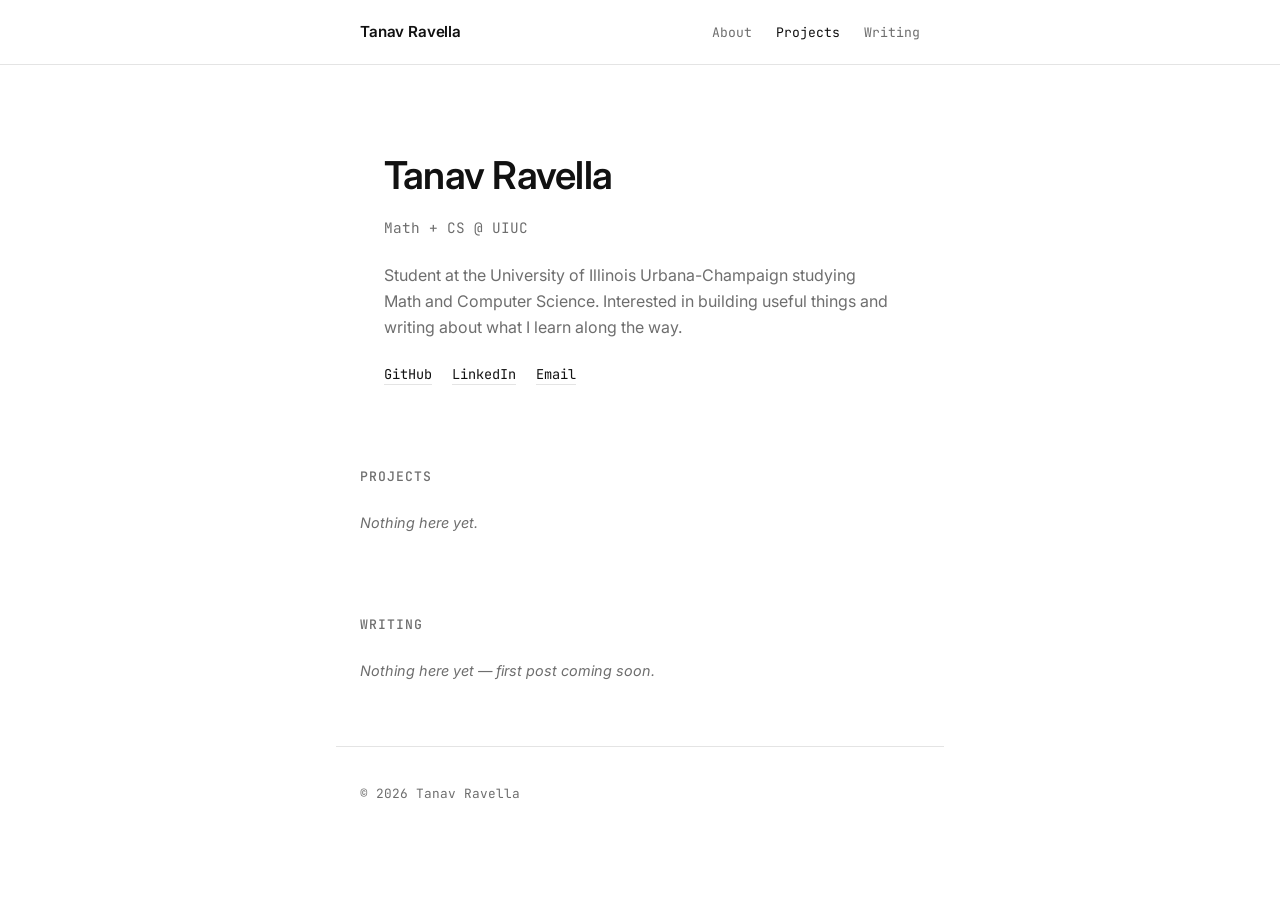
==== alt/index.html @ 97f4c76a "Add manual light/dark toggle and alternate minimal layout Add a theme toggle button that overrides s" ====
<!DOCTYPE html>
<html lang="en">
<head>
  <meta charset="UTF-8">
  <meta name="viewport" content="width=device-width, initial-scale=1.0">
  <title>Tanav Ravella</title>
  <meta name="description" content="Personal site of Tanav Ravella — projects, writing, and more.">

  <link rel="preconnect" href="https://fonts.googleapis.com">
  <link rel="preconnect" href="https://fonts.gstatic.com" crossorigin>
  <link href="https://fonts.googleapis.com/css2?family=Inter:wght@400;500;600&family=JetBrains+Mono:wght@400;500&display=swap" rel="stylesheet">

  <link rel="stylesheet" href="css/style.css">
</head>
<body>

  <header class="site-header">
    <nav class="nav" aria-label="Main">
      <a class="nav-name" href="#top">Tanav Ravella</a>
      <div class="nav-links">
        <a href="#about">About</a>
        <a href="#projects">Projects</a>
        <a href="#writing">Writing</a>
      </div>
    </nav>
  </header>

  <main id="top">

    <!-- ============ ABOUT ============ -->
    <section id="about" class="hero">
      <h1>Tanav Ravella</h1>
      <p class="tagline">Math + CS @ UIUC</p>

      <p class="bio">
        Student at the University of Illinois Urbana-Champaign studying
        Math and Computer Science. Interested in building useful things
        and writing about what I learn along the way.
      </p>

      <ul class="social" aria-label="Profiles">
        <li><a href="https://github.com/travella08" target="_blank" rel="noopener">GitHub</a></li>
        <li><a href="https://www.linkedin.com/in/tanav-ravella-240072304/" target="_blank" rel="noopener">LinkedIn</a></li>
        <li><a href="mailto:tanavr2@illinois.edu">Email</a></li>
      </ul>
    </section>

    <!-- ============ PROJECTS ============ -->
    <section id="projects" class="section">
      <h2 class="section-label">Projects</h2>
      <ul id="project-list" class="row-list" aria-live="polite"></ul>
    </section>

    <!-- ============ WRITING ============ -->
    <section id="writing" class="section">
      <h2 class="section-label">Writing</h2>
      <ul id="post-list" class="row-list" aria-live="polite"></ul>
    </section>

  </main>

  <footer class="site-footer">
    <p>&copy; <span id="year"></span> Tanav Ravella</p>
  </footer>

  <script src="../js/data.js"></script>
  <script src="js/main.js"></script>
</body>
</html>
---- alt/css/style.css ----
/* ============================================================
   Alternate layout — minimal, monochrome, list-driven.
   Edit the tokens below to retheme.
   ============================================================ */

:root {
  --bg: #ffffff;
  --ink: #111111;
  --muted: #6e6e6e;
  --rule: #e4e4e4;
  --max-width: 38rem;

  --sans: "Inter", -apple-system, "Segoe UI", sans-serif;
  --mono: "JetBrains Mono", ui-monospace, monospace;
}

@media (prefers-color-scheme: dark) {
  :root {
    --bg: #0b0b0c;
    --ink: #ededed;
    --muted: #8a8a8a;
    --rule: #232323;
  }
}

* { box-sizing: border-box; }

html { scroll-behavior: smooth; }

@media (prefers-reduced-motion: reduce) {
  html { scroll-behavior: auto; }
  * { transition: none !important; }
}

body {
  margin: 0;
  background: var(--bg);
  color: var(--ink);
  font-family: var(--sans);
  font-size: 1rem;
  line-height: 1.6;
}

a {
  color: var(--ink);
  text-decoration: none;
}
a:hover { color: var(--muted); }

a:focus-visible {
  outline: 1px solid var(--ink);
  outline-offset: 2px;
}

/* ---------- Header / nav ---------- */

.site-header {
  border-bottom: 1px solid var(--rule);
}

.nav {
  max-width: var(--max-width);
  margin: 0 auto;
  padding: 1.25rem 1.5rem;
  display: flex;
  align-items: center;
  justify-content: space-between;
  gap: 1rem;
}

.nav-name {
  font-weight: 600;
  font-size: 0.95rem;
  letter-spacing: -0.01em;
}

.nav-links {
  display: flex;
  gap: 1.5rem;
  font-family: var(--mono);
  font-size: 0.82rem;
}

.nav-links a { color: var(--muted); }
.nav-links a:hover { color: var(--ink); }
.nav-links a.active { color: var(--ink); }

/* ---------- Sections ---------- */

main {
  max-width: var(--max-width);
  margin: 0 auto;
  padding: 0 1.5rem;
}

.section { padding: 4rem 0 1rem; }

.section-label {
  font-family: var(--mono);
  font-size: 0.82rem;
  font-weight: 500;
  color: var(--muted);
  text-transform: uppercase;
  letter-spacing: 0.08em;
  margin: 0 0 1.5rem;
}

/* ---------- Hero / About ---------- */

.hero { padding: 5rem 1.5rem 1rem; max-width: var(--max-width); margin: 0 auto; }

.hero h1 {
  font-size: clamp(1.9rem, 5vw, 2.4rem);
  font-weight: 600;
  letter-spacing: -0.02em;
  margin: 0;
}

.tagline {
  font-family: var(--mono);
  color: var(--muted);
  font-size: 0.9rem;
  margin: 0.6rem 0 1.5rem;
}

.bio { margin: 0 0 1.5rem; color: var(--muted); max-width: 34rem; }

.social {
  list-style: none;
  display: flex;
  gap: 1.25rem;
  padding: 0;
  margin: 0;
  font-family: var(--mono);
  font-size: 0.85rem;
}

.social a { border-bottom: 1px solid var(--rule); padding-bottom: 1px; }
.social a:hover { border-color: var(--ink); }

/* ---------- Row lists (projects + writing) ---------- */

.row-list {
  list-style: none;
  padding: 0;
  margin: 0;
}

.row {
  padding: 1.25rem 0;
  border-bottom: 1px solid var(--rule);
}
.row:first-child { padding-top: 0; }
.row:last-child { border-bottom: none; }

.row-head {
  display: flex;
  align-items: baseline;
  justify-content: space-between;
  gap: 1rem;
}

.row-head h3 { margin: 0; font-size: 1.02rem; font-weight: 600; }
.row-head a { color: var(--ink); }
.row-head a:hover { color: var(--muted); }

.row-meta {
  flex-shrink: 0;
  font-family: var(--mono);
  font-size: 0.8rem;
  color: var(--muted);
  font-variant-numeric: tabular-nums;
}

.row-desc {
  margin: 0.5rem 0 0;
  color: var(--muted);
  font-size: 0.93rem;
}

.row-tags {
  display: flex;
  flex-wrap: wrap;
  gap: 0.5rem;
  margin-top: 0.75rem;
}

.tag {
  font-family: var(--mono);
  font-size: 0.75rem;
  color: var(--muted);
}
.tag::before { content: "#"; }

.row-links {
  display: flex;
  gap: 1rem;
  margin-top: 0.75rem;
  font-family: var(--mono);
  font-size: 0.8rem;
}
.row-links a { border-bottom: 1px solid var(--rule); padding-bottom: 1px; }
.row-links a:hover { border-color: var(--ink); }

.row-empty {
  color: var(--muted);
  font-size: 0.9rem;
  font-style: italic;
}

/* ---------- Footer ---------- */

.site-footer {
  max-width: var(--max-width);
  margin: 3rem auto 0;
  padding: 1.5rem 1.5rem 3rem;
  border-top: 1px solid var(--rule);
  color: var(--muted);
  font-family: var(--mono);
  font-size: 0.8rem;
}

/* ---------- Mobile ---------- */

@media (max-width: 560px) {
  .row-head { flex-direction: column; gap: 0.2rem; }
}
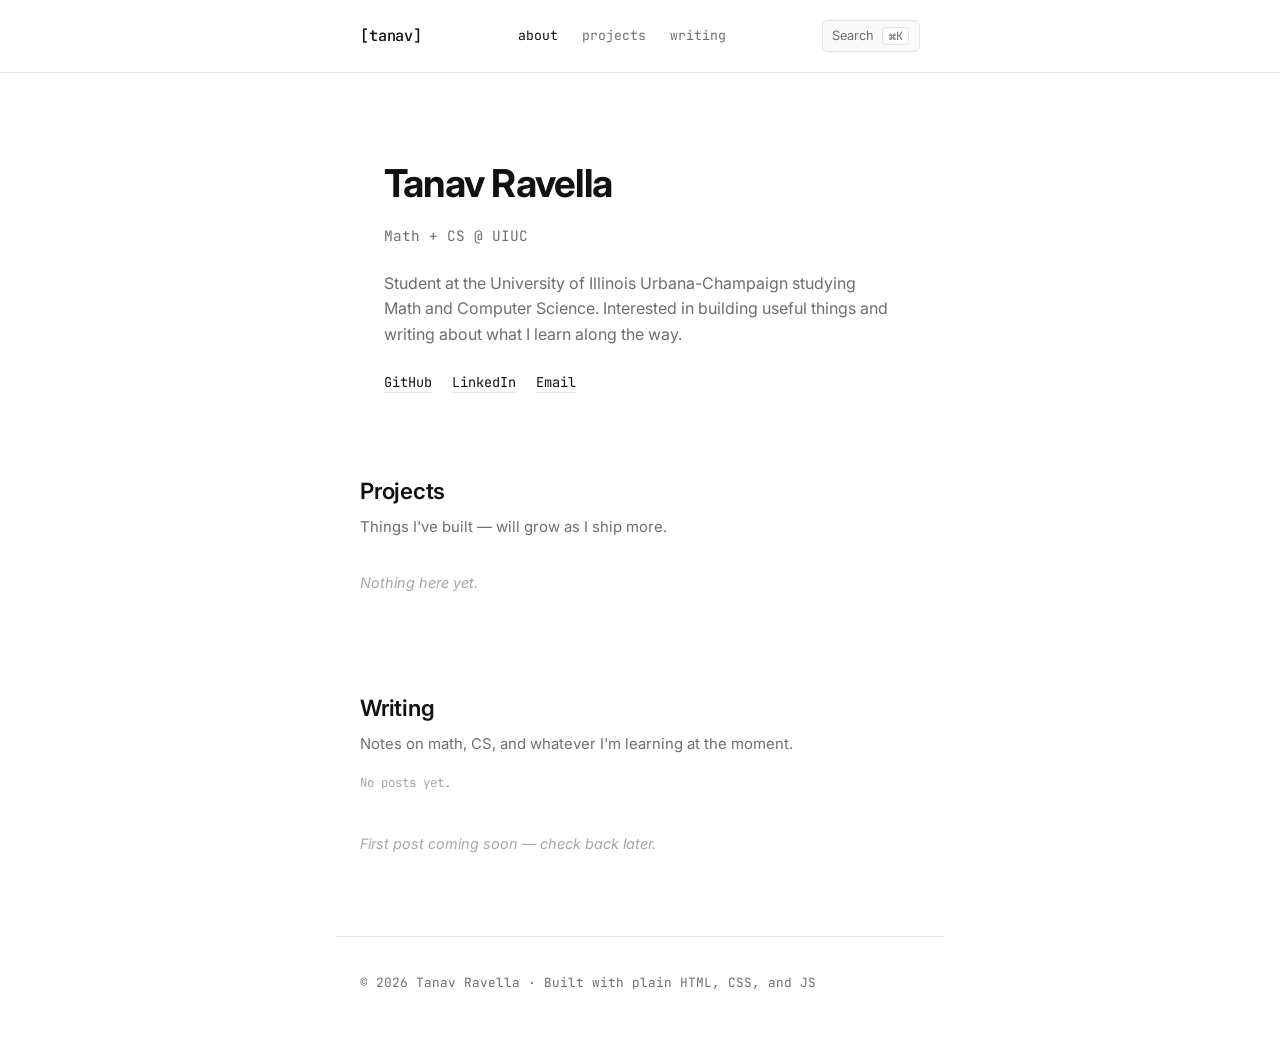
==== commit 344fa94a: "Rebuild alt layout with year-grouped writing and Cmd+K search palette Co-Authored-By: Claude Fable 5" ====
--- a/alt/index.html
+++ b/alt/index.html
@@ -8,7 +8,7 @@
 
   <link rel="preconnect" href="https://fonts.googleapis.com">
   <link rel="preconnect" href="https://fonts.gstatic.com" crossorigin>
-  <link href="https://fonts.googleapis.com/css2?family=Inter:wght@400;500;600&family=JetBrains+Mono:wght@400;500&display=swap" rel="stylesheet">
+  <link href="https://fonts.googleapis.com/css2?family=Inter:wght@400;500;600;700&family=JetBrains+Mono:wght@400;500&display=swap" rel="stylesheet">
 
   <link rel="stylesheet" href="css/style.css">
 </head>
@@ -16,12 +16,15 @@
 
   <header class="site-header">
     <nav class="nav" aria-label="Main">
-      <a class="nav-name" href="#top">Tanav Ravella</a>
+      <a class="nav-logo" href="#top">[tanav]</a>
       <div class="nav-links">
-        <a href="#about">About</a>
-        <a href="#projects">Projects</a>
-        <a href="#writing">Writing</a>
+        <a href="#about">about</a>
+        <a href="#projects">projects</a>
+        <a href="#writing">writing</a>
       </div>
+      <button id="search-trigger" class="search-trigger" type="button" aria-haspopup="dialog" aria-controls="search-palette">
+        <span>Search</span> <kbd>&#8984;K</kbd>
+      </button>
     </nav>
   </header>
 
@@ -47,21 +50,31 @@
 
     <!-- ============ PROJECTS ============ -->
     <section id="projects" class="section">
-      <h2 class="section-label">Projects</h2>
+      <h2 class="section-title">Projects</h2>
+      <p class="section-subtitle">Things I've built — will grow as I ship more.</p>
       <ul id="project-list" class="row-list" aria-live="polite"></ul>
     </section>
 
     <!-- ============ WRITING ============ -->
     <section id="writing" class="section">
-      <h2 class="section-label">Writing</h2>
-      <ul id="post-list" class="row-list" aria-live="polite"></ul>
+      <h2 class="section-title">Writing</h2>
+      <p class="section-subtitle">Notes on math, CS, and whatever I'm learning at the moment.</p>
+      <p id="writing-meta" class="section-meta"></p>
+      <div id="writing-groups"></div>
     </section>
 
   </main>
 
   <footer class="site-footer">
-    <p>&copy; <span id="year"></span> Tanav Ravella</p>
+    <p>&copy; <span id="year"></span> Tanav Ravella &middot; Built with plain HTML, CSS, and JS</p>
   </footer>
+
+  <!-- ============ SEARCH PALETTE ============ -->
+  <div id="search-backdrop" class="search-backdrop" hidden></div>
+  <div id="search-palette" class="search-palette" role="dialog" aria-modal="true" aria-label="Search" hidden>
+    <input id="search-input" class="search-input" type="text" placeholder="Search sections, projects, writing..." autocomplete="off">
+    <ul id="search-results" class="search-results"></ul>
+  </div>
 
   <script src="../js/data.js"></script>
   <script src="js/main.js"></script>
--- a/alt/css/style.css
+++ b/alt/css/style.css
@@ -7,7 +7,9 @@
   --bg: #ffffff;
   --ink: #111111;
   --muted: #6e6e6e;
+  --faint: #a6a6a6;
   --rule: #e4e4e4;
+  --surface: #fafafa;
   --max-width: 38rem;
 
   --sans: "Inter", -apple-system, "Segoe UI", sans-serif;
@@ -19,7 +21,9 @@
     --bg: #0b0b0c;
     --ink: #ededed;
     --muted: #8a8a8a;
+    --faint: #5c5c5c;
     --rule: #232323;
+    --surface: #131314;
   }
 }
 
@@ -47,7 +51,9 @@
 }
 a:hover { color: var(--muted); }
 
-a:focus-visible {
+a:focus-visible,
+button:focus-visible,
+input:focus-visible {
   outline: 1px solid var(--ink);
   outline-offset: 2px;
 }
@@ -68,8 +74,9 @@
   gap: 1rem;
 }
 
-.nav-name {
-  font-weight: 600;
+.nav-logo {
+  font-family: var(--mono);
+  font-weight: 500;
   font-size: 0.95rem;
   letter-spacing: -0.01em;
 }
@@ -84,6 +91,30 @@
 .nav-links a { color: var(--muted); }
 .nav-links a:hover { color: var(--ink); }
 .nav-links a.active { color: var(--ink); }
+
+.search-trigger {
+  display: flex;
+  align-items: center;
+  gap: 0.5rem;
+  font-family: var(--sans);
+  font-size: 0.8rem;
+  color: var(--muted);
+  background: var(--surface);
+  border: 1px solid var(--rule);
+  border-radius: 6px;
+  padding: 0.35rem 0.6rem;
+  cursor: pointer;
+}
+.search-trigger:hover { color: var(--ink); border-color: var(--faint); }
+
+.search-trigger kbd {
+  font-family: var(--mono);
+  font-size: 0.72rem;
+  background: var(--bg);
+  border: 1px solid var(--rule);
+  border-radius: 4px;
+  padding: 0.05rem 0.35rem;
+}
 
 /* ---------- Sections ---------- */
 
@@ -95,13 +126,24 @@
 
 .section { padding: 4rem 0 1rem; }
 
-.section-label {
-  font-family: var(--mono);
-  font-size: 0.82rem;
-  font-weight: 500;
-  color: var(--muted);
-  text-transform: uppercase;
-  letter-spacing: 0.08em;
+.section-title {
+  font-size: 1.4rem;
+  font-weight: 600;
+  letter-spacing: -0.01em;
+  margin: 0 0 0.4rem;
+}
+
+.section-subtitle {
+  color: var(--muted);
+  font-size: 0.93rem;
+  margin: 0 0 1rem;
+  max-width: 30rem;
+}
+
+.section-meta {
+  font-family: var(--mono);
+  font-size: 0.78rem;
+  color: var(--faint);
   margin: 0 0 1.5rem;
 }
 
@@ -111,7 +153,7 @@
 
 .hero h1 {
   font-size: clamp(1.9rem, 5vw, 2.4rem);
-  font-weight: 600;
+  font-weight: 700;
   letter-spacing: -0.02em;
   margin: 0;
 }
@@ -147,7 +189,7 @@
 }
 
 .row {
-  padding: 1.25rem 0;
+  padding: 1.1rem 0;
   border-bottom: 1px solid var(--rule);
 }
 .row:first-child { padding-top: 0; }
@@ -156,33 +198,49 @@
 .row-head {
   display: flex;
   align-items: baseline;
-  justify-content: space-between;
-  gap: 1rem;
+  gap: 0.9rem;
 }
 
 .row-head h3 { margin: 0; font-size: 1.02rem; font-weight: 600; }
 .row-head a { color: var(--ink); }
 .row-head a:hover { color: var(--muted); }
 
+/* Projects: title flush left, meta pushed to the far right */
+#project-list .row-head { justify-content: space-between; }
+
+/* Writing: date, then title (grows), then reading time on the right */
+.row-date {
+  flex-shrink: 0;
+  width: 3.6rem;
+  font-family: var(--mono);
+  font-size: 0.78rem;
+  color: var(--faint);
+  font-variant-numeric: tabular-nums;
+}
+
+.row-post-title {
+  flex: 1;
+  font-weight: 500;
+}
+
 .row-meta {
   flex-shrink: 0;
   font-family: var(--mono);
-  font-size: 0.8rem;
-  color: var(--muted);
-  font-variant-numeric: tabular-nums;
+  font-size: 0.78rem;
+  color: var(--faint);
 }
 
 .row-desc {
-  margin: 0.5rem 0 0;
-  color: var(--muted);
-  font-size: 0.93rem;
+  margin: 0.4rem 0 0;
+  color: var(--muted);
+  font-size: 0.9rem;
 }
 
 .row-tags {
   display: flex;
   flex-wrap: wrap;
   gap: 0.5rem;
-  margin-top: 0.75rem;
+  margin-top: 0.65rem;
 }
 
 .tag {
@@ -195,7 +253,7 @@
 .row-links {
   display: flex;
   gap: 1rem;
-  margin-top: 0.75rem;
+  margin-top: 0.65rem;
   font-family: var(--mono);
   font-size: 0.8rem;
 }
@@ -203,9 +261,22 @@
 .row-links a:hover { border-color: var(--ink); }
 
 .row-empty {
-  color: var(--muted);
+  color: var(--faint);
   font-size: 0.9rem;
   font-style: italic;
+  padding: 1rem 0;
+}
+
+/* ---------- Writing year groups ---------- */
+
+.year-group + .year-group { margin-top: 2rem; }
+
+.year-label {
+  font-family: var(--mono);
+  font-size: 0.85rem;
+  font-weight: 500;
+  color: var(--faint);
+  margin: 0 0 0.5rem;
 }
 
 /* ---------- Footer ---------- */
@@ -220,8 +291,74 @@
   font-size: 0.8rem;
 }
 
+/* ---------- Search palette ---------- */
+
+.search-backdrop {
+  position: fixed;
+  inset: 0;
+  background: color-mix(in srgb, var(--ink) 30%, transparent);
+  z-index: 20;
+}
+
+.search-palette {
+  position: fixed;
+  top: 18vh;
+  left: 50%;
+  transform: translateX(-50%);
+  width: min(90vw, 32rem);
+  background: var(--bg);
+  border: 1px solid var(--rule);
+  border-radius: 10px;
+  box-shadow: 0 20px 50px color-mix(in srgb, var(--ink) 18%, transparent);
+  z-index: 21;
+  overflow: hidden;
+}
+
+.search-input {
+  width: 100%;
+  border: none;
+  border-bottom: 1px solid var(--rule);
+  background: transparent;
+  color: var(--ink);
+  font-family: var(--sans);
+  font-size: 0.95rem;
+  padding: 0.9rem 1rem;
+}
+.search-input:focus { outline: none; }
+
+.search-results {
+  list-style: none;
+  margin: 0;
+  padding: 0.35rem;
+  max-height: 50vh;
+  overflow-y: auto;
+}
+
+.search-result {
+  display: flex;
+  align-items: center;
+  justify-content: space-between;
+  border-radius: 6px;
+  padding: 0.55rem 0.65rem;
+}
+.search-result.active { background: var(--surface); }
+.search-result a { flex: 1; font-size: 0.9rem; }
+
+.search-type {
+  font-family: var(--mono);
+  font-size: 0.72rem;
+  color: var(--faint);
+}
+
+.search-empty {
+  padding: 0.65rem;
+  color: var(--faint);
+  font-size: 0.88rem;
+}
+
 /* ---------- Mobile ---------- */
 
 @media (max-width: 560px) {
-  .row-head { flex-direction: column; gap: 0.2rem; }
-}
+  .row-head { flex-wrap: wrap; }
+  .search-trigger span { display: none; }
+}
